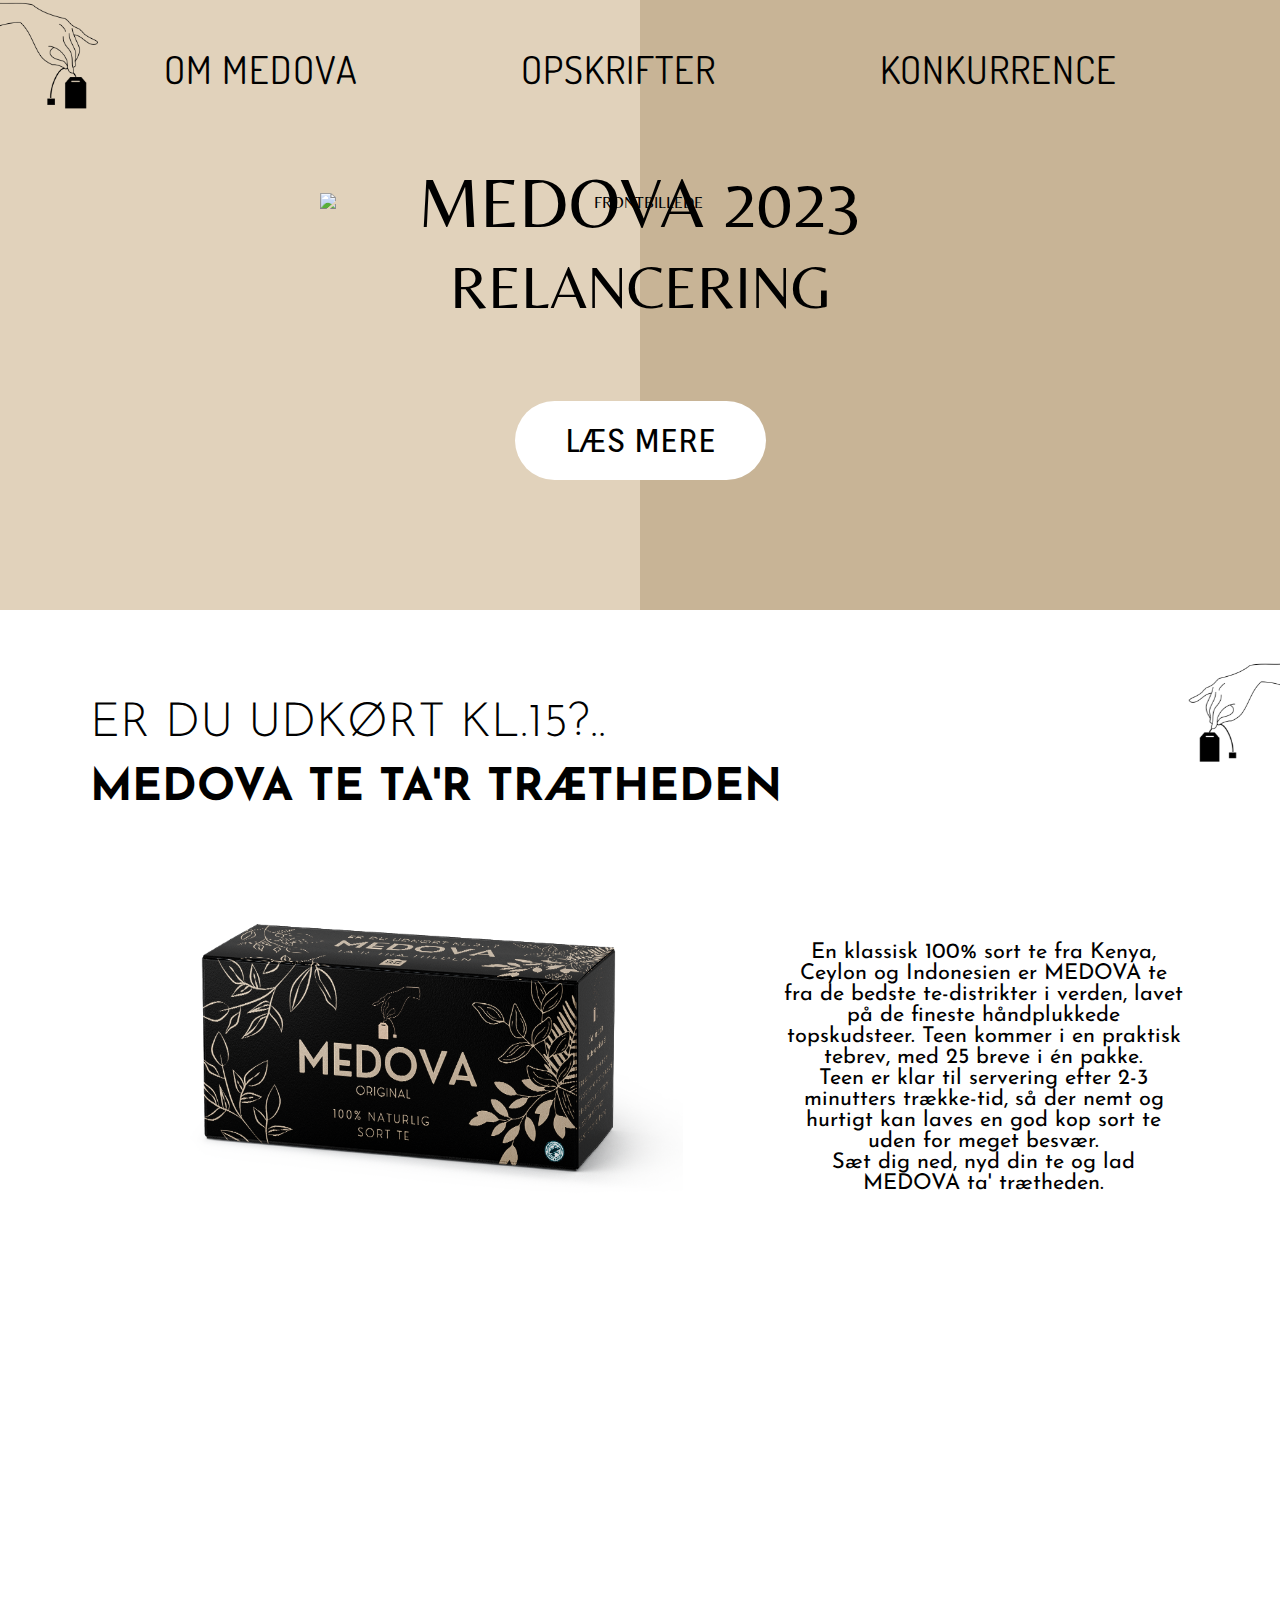
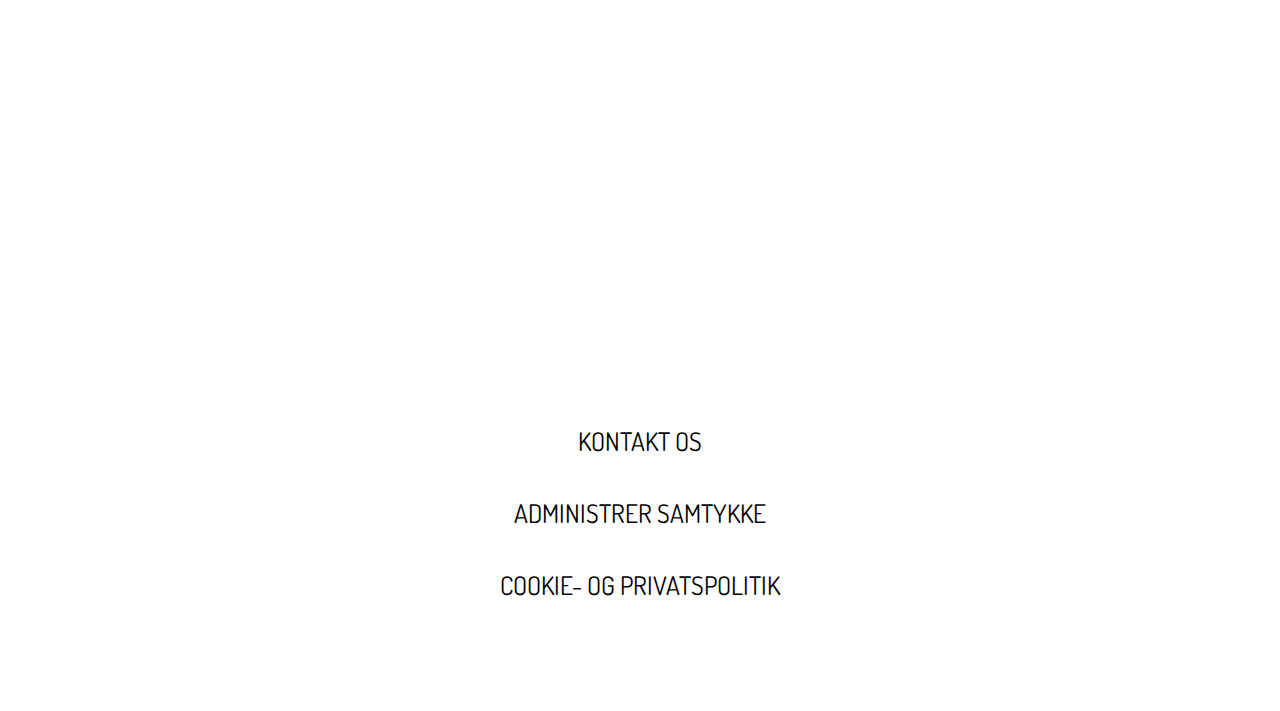
==== index.html @ 0193b9cc "relancering" ====
<!DOCTYPE html>
<html lang="en">
<head>
    <meta charset="UTF-8">
    <meta http-equiv="X-UA-Compatible" content="IE=edge">
    <meta name="viewport" content="width=device-width, initial-scale=1.0">
    <title>MEDOVA</title>
    <link rel="stylesheet" href="frontpagestyle.css">
    <link rel="preconnect" href="https://fonts.googleapis.com">
    <link rel="preconnect" href="https://fonts.gstatic.com" crossorigin>
    <link href="https://fonts.googleapis.com/css2?family=Belleza&display=swap" rel="stylesheet">
    <link href="https://fonts.googleapis.com/css2?family=Orienta&display=swap" rel="stylesheet">
    <link href="https://fonts.googleapis.com/css2?family=Josefin+Sans:wght@300&display=swap" rel="stylesheet">
    <link href="https://fonts.googleapis.com/css2?family=Dosis&display=swap" rel="stylesheet">

</head>
<body>

    <header>
        <a href="index.html"><img src="images/sortlogolille.png" alt="logo"></a>
        
        <nav id="navLaptop">
                <div class="dropdown">  <!-----DROPDOWN BOKS------>
                    <div class="dropbtn">Om medova</div>
                    <div class="dropdown-content">
                        <a href="medovate.html">Medova te</a>
                        <a href="relancering.html">relancering 2023</a>
                    </div>
                </div>

                <div class="dropdown">   <!-----DROPDOWN BOKS------>
                    <div class="dropbtn">opskrifter</div>
                    <div class="dropdown-content">
                        <a href="iste.html">Hjemmelavet iste</a>
                        <a href="bubbletea.html">Bubble tea</a>
                    </div>
                </div>
    
                <div class="dropdown">      <!--satte den ind i en dropdown, da det ellers drillede..-->
                    <a href="konkurrence.html">konkurrence</a>
                </div>
               
            </nav>
        </section>
    </header>

    <main>
        <section id="relancering">
            <img src="images/forside.png" alt="frontbillede"> 
            <h1> Medova 2023</h1>
            <h2>Relancering</h2>
            <a href="medova.html">læs mere</a>

        </section>

        <section id="forsidereklame">
            <h1>Er du udkørt kl.15?..</h1> <br>
            <h2>medova te ta'r trætheden</h2>
            <img id=rightlogo src="images/sortlogolille.png" alt="logo" ></a>

            <div id="flexdiv"> 
            <img src="images/tilsiden.png" alt="sidebillede">    
            <div></div>
            <p>
                En klassisk 100% sort te fra Kenya, Ceylon og Indonesien er MEDOVA te fra de bedste te-distrikter i verden, lavet på de fineste håndplukkede topskudsteer.
                Teen kommer i en praktisk tebrev, med 25 breve i én pakke. <br> Teen er klar til servering efter 2-3 minutters trække-tid, så der nemt og hurtigt kan laves en god kop sort te uden for meget besvær.
                <br> Sæt dig ned, nyd din te og lad MEDOVA ta' trætheden.
            </p>
        </div>
        </section>

        <section id="konkurrence">
            <video id="greenvideo" autoplay loop muted><source src="images/video2.mp4" type="video/mp4"></video>
            <div id="videotekst">
                <h1>Vind en rejse til Indonesien </h1> <br>
                <h2> Besøg vores teplantager og smag på eksklusive te</h2>
                <a href="konkurrence.html">deltag</a>  
            </div>       
        </section>  
    </main>

    <footer>
        <nav id="footerLaptop">
            <a href="#">kontakt os</a><br>
            <a href="#">administrer samtykke</a><br>
            <a href="#">Cookie- og privatspolitik </a>  
        </nav>

        <!-- 
    <div class="logofooter">
        <img id="logofootv" src="images/sortlogolille.png" alt="logo">
        <img id="logofooth" src="images/sortlogolille.png" alt="logo">
    </div> -->
    </footer>

</body>

</html>
---- frontpagestyle.css ----
*
{
    margin: 0;
    padding: 0;
}
  /*----------HEADER---------- */


header
{  
    background-image: linear-gradient(
        to right,
        #e1d2bb 0%,
        #e1d2bb 50%,
        #c8b496 50%,  
        #c8b496 100%
    );

}

header img, #forsideheader img /*LOGO*/
{ 
    position: absolute;
    left: 0; 
    width: 8%;
}

#navLaptop, header nav a
{
  display: flex;
  justify-content: space-evenly;
  align-content: center;
  margin: auto;
  font-family: 'Dosis', sans-serif;
  letter-spacing: 1px;
  color: black;
  text-decoration: none;
  text-transform: uppercase;
  font-size: 3vw;
}



  /* ----------Dropdown---------- */

  .dropbtn
  {
    color: black;
    font-family: 'Dosis', sans-serif;
    text-transform: uppercase;
    cursor: pointer;
  } 
  .dropdown
{
    padding-top: 5vh;
    display: inline-block;
    text-align: center;

}
  
  .dropdown-content
  {
    display: none;
    position: absolute;
    background-color:white

}
  
  .dropdown-content a {    
    text-decoration: none;
    display: block;
    font-size: 1.5vw;
    padding: 2vh 2.5vh;
}
  
  .dropdown-content a:hover
{
    background-image: linear-gradient(rgb(0 0 0/5%) 0 0);
}
  
.dropdown:hover .dropdown-content {
    display: block; 
}
  
  .dropdown:hover .dropbtn, header nav a:hover{ 
    text-decoration: underline;
}


/*----------MAIN----------------*/
#relancering
{
    background-image: linear-gradient(
        to right,
        #e1d2bb 0%,
        #e1d2bb 50%,
        #c8b496 50%,  
        #c8b496 100%
    );

    text-transform: uppercase;
    color: black;
    font-family: 'Belleza', sans-serif;
    text-align: center;
    padding-bottom: 150px;
}


#relancering img
{    padding-top: 100px;

    display: block;
    margin-left: auto;
    margin-right: auto;
    width: 50%;
}

#relancering h1
{
    font-size: 5.5vw;
    font-weight: lighter;
    margin-top: -50px;
    
}
#relancering h2
{
    margin-top: 10px;
    font-size: 4.6vw;
    font-weight: lighter;
    margin-bottom: 100px;
}

#relancering a
{
    border-radius: 50px;
    cursor: pointer;
    text-decoration: none;
    color: black;
    background-color: white;
    font-size: 2.5vw;
    padding: 20px 50px;
    font-family: 'Orienta', sans-serif;
}


/*-------------REKLAME-------------------*/

#forsidereklame
{
    background-color: white;
    padding-left: 10vh;
    margin-top: 10vh;
    background-image: url(images/sortlogolille.png)no-repeat right; 
    background-size: cover;
    margin-bottom: 10vh;
}
#forsidereklame h1
{
    font-family: 'Josefin Sans', sans-serif;
    font-size: 3.7vw;
    text-transform: uppercase;
    color: black;
    text-align: start;
    font-weight:300;
}

#forsidereklame h2
{
    font-family: 'Josefin Sans', sans-serif;
    font-weight:1000;
    font-size: 3.5vw;
    text-transform: uppercase;
    color: black;
    text-align: start;
}
#forsidereklame div
{
    display: flex;
}

#rightlogo
{
    position: relative;
    float:right; 
    transform: rotateY(180deg);
    width: 8%;
    top: -150px;
    
}

#flexdiv
{   
    margin-top: 100px;
}

#flexdiv img
{
    padding-left: 100px;
    width: 45%;
}
#flexdiv div
{
    width:10%;
}
#flexdiv p
{
    width: 40%;
    text-align: center;
    font-size: 1.7vw;
    font-family: 'Josefin Sans', sans-serif;
    margin-top: 30px;
    padding: 1px;
}

/*-------------GIVEAWAY-------------------*/

/* Bruger flexbox til at centrere indholdet i midten, smart ift. responsiv design. 
Da videoen er postion absolute bliver den ikke påvirket at koden. Højden er sat til 70vh så den er 70% af viewport height.
Kan være smart, men også lidt dumt hvis skærmen lige pludselig er meget høj. */
#konkurrence
{
    height: 70vh;
    display: flex;
    flex-direction: column;
    justify-content: center;
    text-align: center;
}

/* Får samme højde som hele sektionen så det passer sammen. Bruger postition absolute og right:0, left:0 til at placere videoen i midten.
z-index:-1 gør at den bliver vist bagved det øvrige content  */
video
{
    height: 70vh;
    position: absolute;
    left: 0;
    right: 0;
    object-fit: cover;
    width: 100%;
    z-index: -1;
}

#konkurrence h1{
    color: white;
    font-size: 5.5vw;
    font-family: 'Dosis', sans-serif;
    text-transform: uppercase;
    font-weight: bold;
    padding: 3px;
    letter-spacing: 2px;
}

#konkurrence h2{
    color: white;
    font-size: 2.5vw;
    font-family: 'Dosis', sans-serif;
    font-weight: lighter;
    letter-spacing: 2px;

}

#konkurrence a
{
    width: fit-content;
    margin: auto;
    text-decoration: none;
    display: inline-block;
    color:white;
    font-size: 4vw;
    font-family: 'Dosis', sans-serif;
    border: 2px solid white;
    padding: 14px 70px;
    border-radius: 50px;
    margin-top: 110px;
    text-transform: uppercase;
}


footer
{
    margin-top: 10vh;
    margin-bottom:10vh;
    background-color: white;
    text-align: center;

}
footer a
{
    text-decoration: none;
    font-size: 2vw;
    font-family: 'Dosis', sans-serif;
    color: black;
    text-transform: uppercase;
    font-family: 'Dosis', sans-serif;
    line-height: 8vh;
}

/*
.logofooter
{
    display: flex;
    flex-direction: row;
    justify-content: center;
    position: relative;

}

#logofootv 
{ 
    left: 0; 
    width: 8%;
}

#logofooth 
{ 
    width: 8%;
    right:0; 
    transform: rotateY(180deg);
}
/*
*/
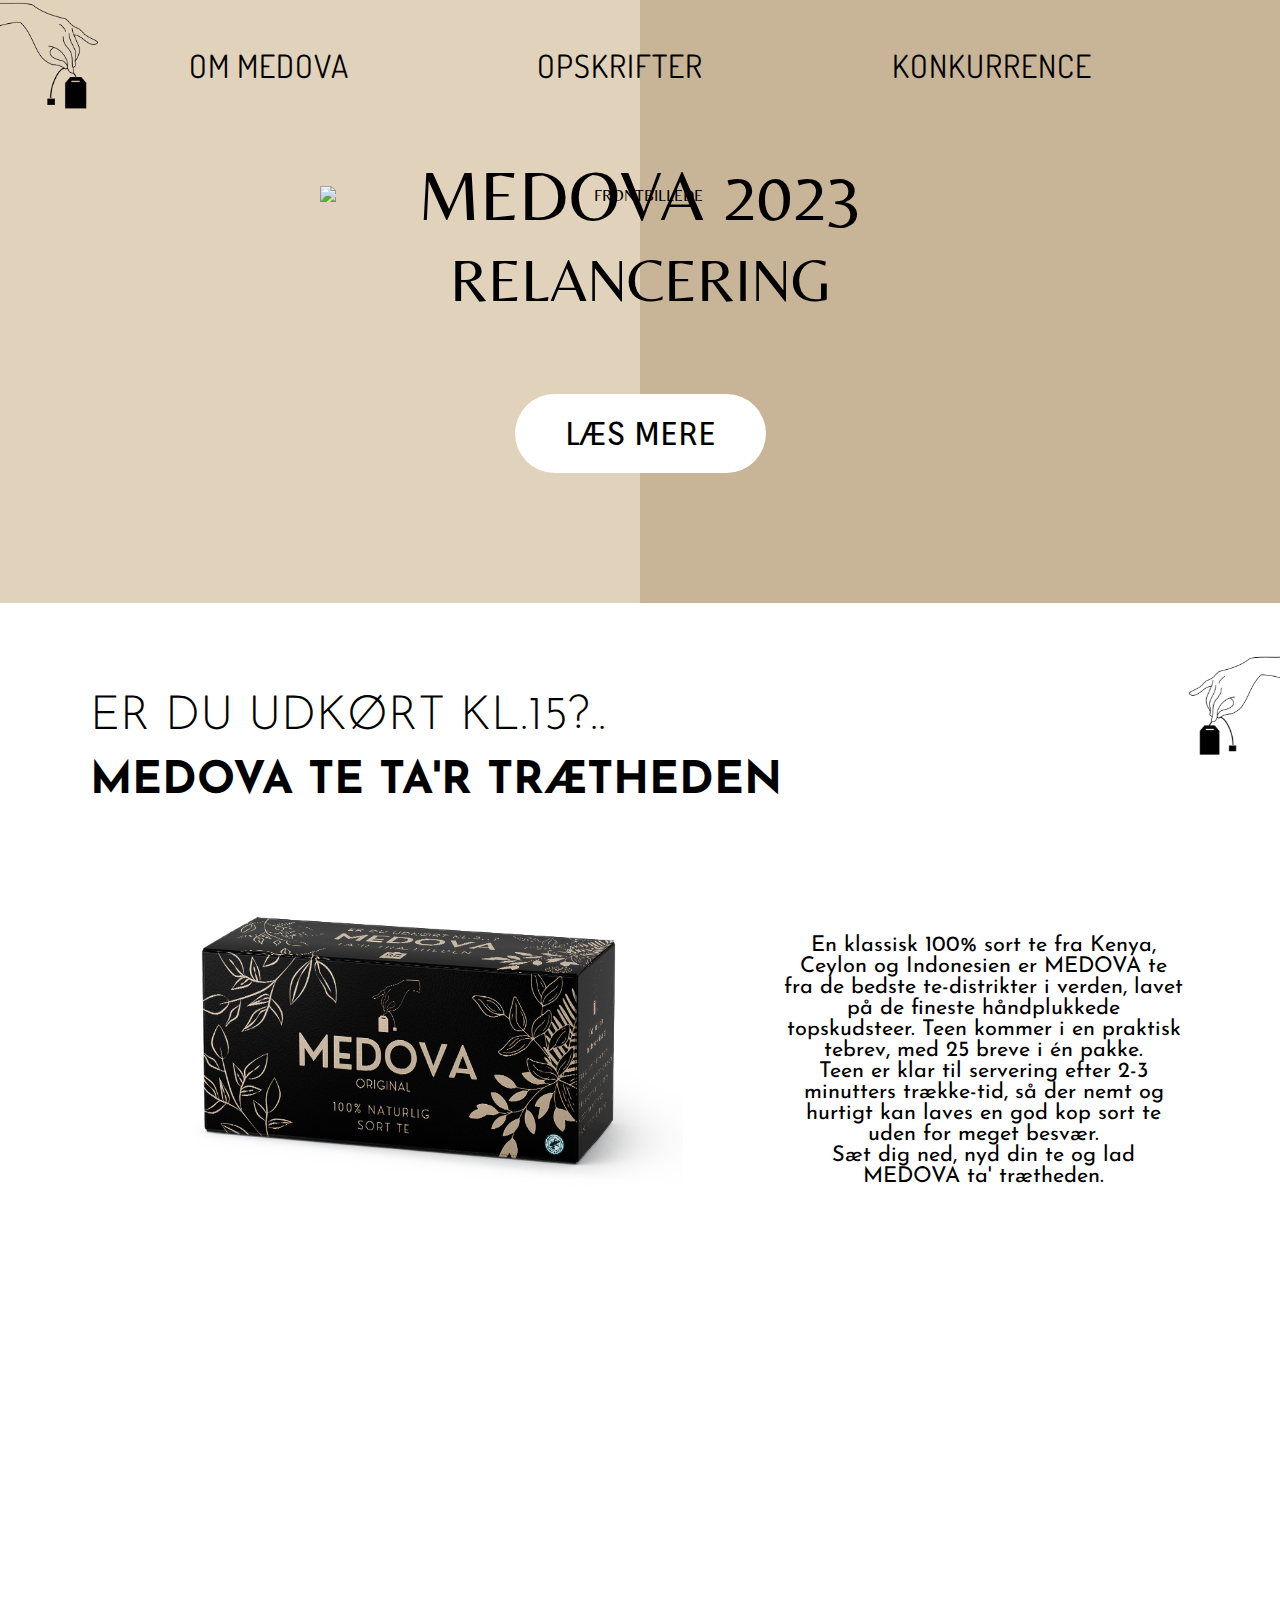
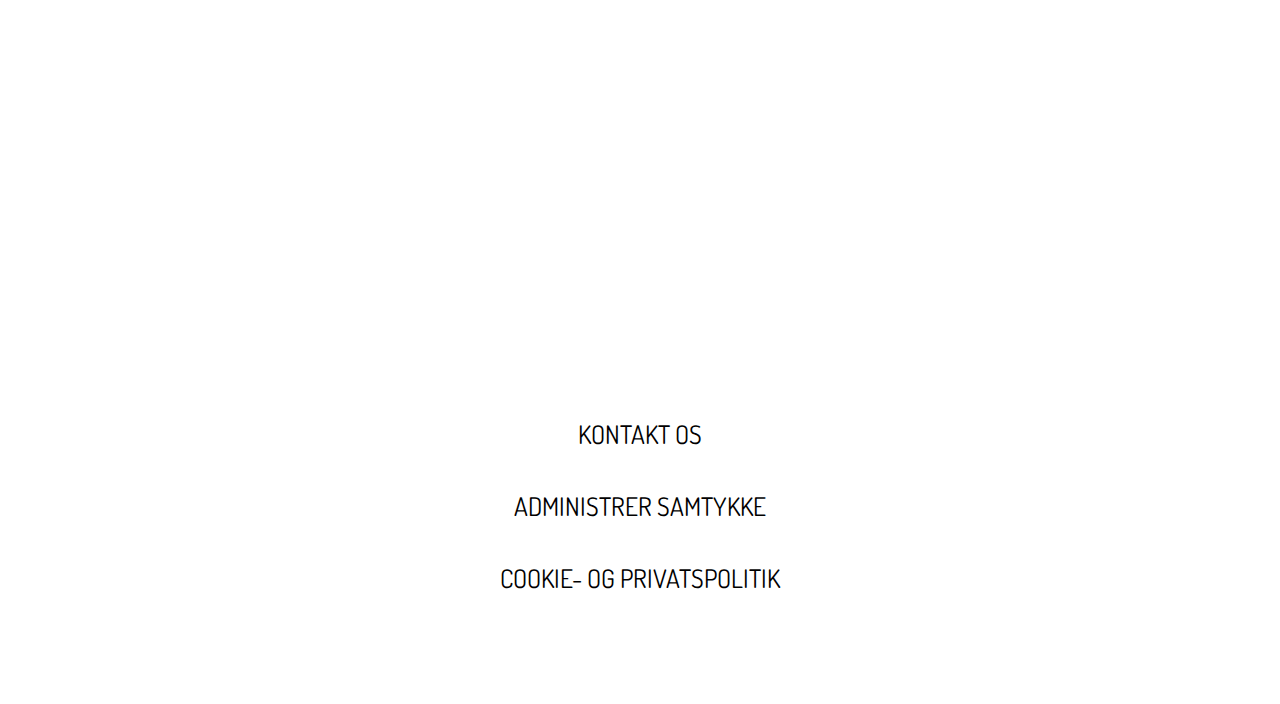
==== commit fc3f50a1: "responsive" ====
--- a/index.html
+++ b/index.html
@@ -4,7 +4,7 @@
     <meta charset="UTF-8">
     <meta http-equiv="X-UA-Compatible" content="IE=edge">
     <meta name="viewport" content="width=device-width, initial-scale=1.0">
-    <title>MEDOVA</title>
+    <title>MEDOVA original</title>
     <link rel="stylesheet" href="frontpagestyle.css">
     <link rel="preconnect" href="https://fonts.googleapis.com">
     <link rel="preconnect" href="https://fonts.gstatic.com" crossorigin>
@@ -12,6 +12,10 @@
     <link href="https://fonts.googleapis.com/css2?family=Orienta&display=swap" rel="stylesheet">
     <link href="https://fonts.googleapis.com/css2?family=Josefin+Sans:wght@300&display=swap" rel="stylesheet">
     <link href="https://fonts.googleapis.com/css2?family=Dosis&display=swap" rel="stylesheet">
+    <link rel="shortcut icon" type="image/ico" href="images/medovalogo.ico">
+    <script src="https://kit.fontawesome.com/f986eab603.js" crossorigin="anonymous"></script>
+
+
 
 </head>
 <body>
@@ -39,9 +43,12 @@
                 <div class="dropdown">      <!--satte den ind i en dropdown, da det ellers drillede..-->
                     <a href="konkurrence.html">konkurrence</a>
                 </div>
-               
             </nav>
-        </section>
+
+        <div id="navMobil">
+            <i class="fa-solid fa-bars fa-3x"></i>  
+        </div>
+          
     </header>
 
     <main>
@@ -50,7 +57,6 @@
             <h1> Medova 2023</h1>
             <h2>Relancering</h2>
             <a href="medova.html">læs mere</a>
-
         </section>
 
         <section id="forsidereklame">
@@ -80,17 +86,11 @@
     </main>
 
     <footer>
-        <nav id="footerLaptop">
+        <nav>
             <a href="#">kontakt os</a><br>
             <a href="#">administrer samtykke</a><br>
             <a href="#">Cookie- og privatspolitik </a>  
         </nav>
-
-        <!-- 
-    <div class="logofooter">
-        <img id="logofootv" src="images/sortlogolille.png" alt="logo">
-        <img id="logofooth" src="images/sortlogolille.png" alt="logo">
-    </div> -->
     </footer>
 
 </body>
--- a/frontpagestyle.css
+++ b/frontpagestyle.css
@@ -36,7 +36,7 @@
   color: black;
   text-decoration: none;
   text-transform: uppercase;
-  font-size: 3vw;
+  font-size: 2.5vw;
 }
 
 
@@ -62,15 +62,16 @@
   {
     display: none;
     position: absolute;
-    background-color:white
+    background-color:transparent;
+    background-image: linear-gradient(rgb(0 0 0/2%) 0 0);
 
 }
   
   .dropdown-content a {    
     text-decoration: none;
     display: block;
-    font-size: 1.5vw;
-    padding: 2vh 2.5vh;
+    font-size: 1.3vw;
+    padding: 1.4vh 1.2vh;
 }
   
   .dropdown-content a:hover
@@ -294,36 +295,123 @@
     line-height: 8vh;
 }
 
-/*
-.logofooter
-{
-    display: flex;
-    flex-direction: row;
-    justify-content: center;
-    position: relative;
-
-}
-
-#logofootv 
-{ 
-    left: 0; 
-    width: 8%;
-}
-
-#logofooth 
-{ 
-    width: 8%;
-    right:0; 
-    transform: rotateY(180deg);
-}
-/*
-*/
-
-
-
-
-
-
-
-
-
+/*------------------------------RESPONSIVE--------------------------------------------------------------------------*/
+
+
+/*LAPTOP RESPONSIVE*/
+@media screen and (min-width: 651px)
+{
+    /* Skjul mobilmenuen.*/
+    #navMobil
+    {
+        display:none;
+    }
+    #headerlogomobil, #mobilkvinde, #mobilnyhed
+    {
+        display:none;
+    }
+
+    .om h1
+    {
+        display: flex;
+        color: #bb7700;
+        font-size: 7vw;
+        font-family: social-gothic-rough, sans-serif;
+        font-weight: 700;
+        font-style: normal;
+        justify-content: center;
+        white-space: nowrap;
+    }
+
+}
+
+
+/*MOBIL RESPONSIVE*/
+@media only screen and (max-width: 650px)
+{
+   #navLaptop
+    {
+        display: none;
+    }
+
+    #navMobil
+    {
+        margin-top: 2%;
+        float:right;
+        padding-right: 2%;
+    }
+
+    header img, #forsidereklame img
+    {
+        padding-top: 2%;
+        width: 15%;
+    }
+
+    #relancering img
+    {
+        width: 95%;
+    }
+    #relancering h1
+    {
+        padding-top: 2%;
+        font-size: 10vw;
+    }
+
+    #relancering h2
+    {
+        font-size: 6.5vw;
+    }
+
+    #relancering h2, #relancering a
+    {
+        font-size: 6.5vw;
+    }
+
+    #flexdiv
+    {
+        flex-direction: column;
+        width: 100%;
+        margin-left: -5vh;
+    }
+
+    #forsidereklame h1, #forsidereklame h2
+    {
+        margin-left: -5vh;
+        font-size: 5vw;
+        text-align: left;
+    }
+
+    #flexdiv img
+    {
+        width: 80%;
+        margin-left: -5vh;
+    }
+
+    #flexdiv p, #videotekst h2
+    {
+        font-size: 4vw;
+        width: 100%;
+    }
+
+    #videotekst a, footer a
+    {
+        font-size: 6vw;
+    }
+    
+
+ 
+
+
+}
+
+/*MELLEMSKÆRM RESPONSIVE*/
+@media only screen and (min-width: 651px) and (max-width: 1023px ) 
+{}
+
+
+
+
+
+
+
+
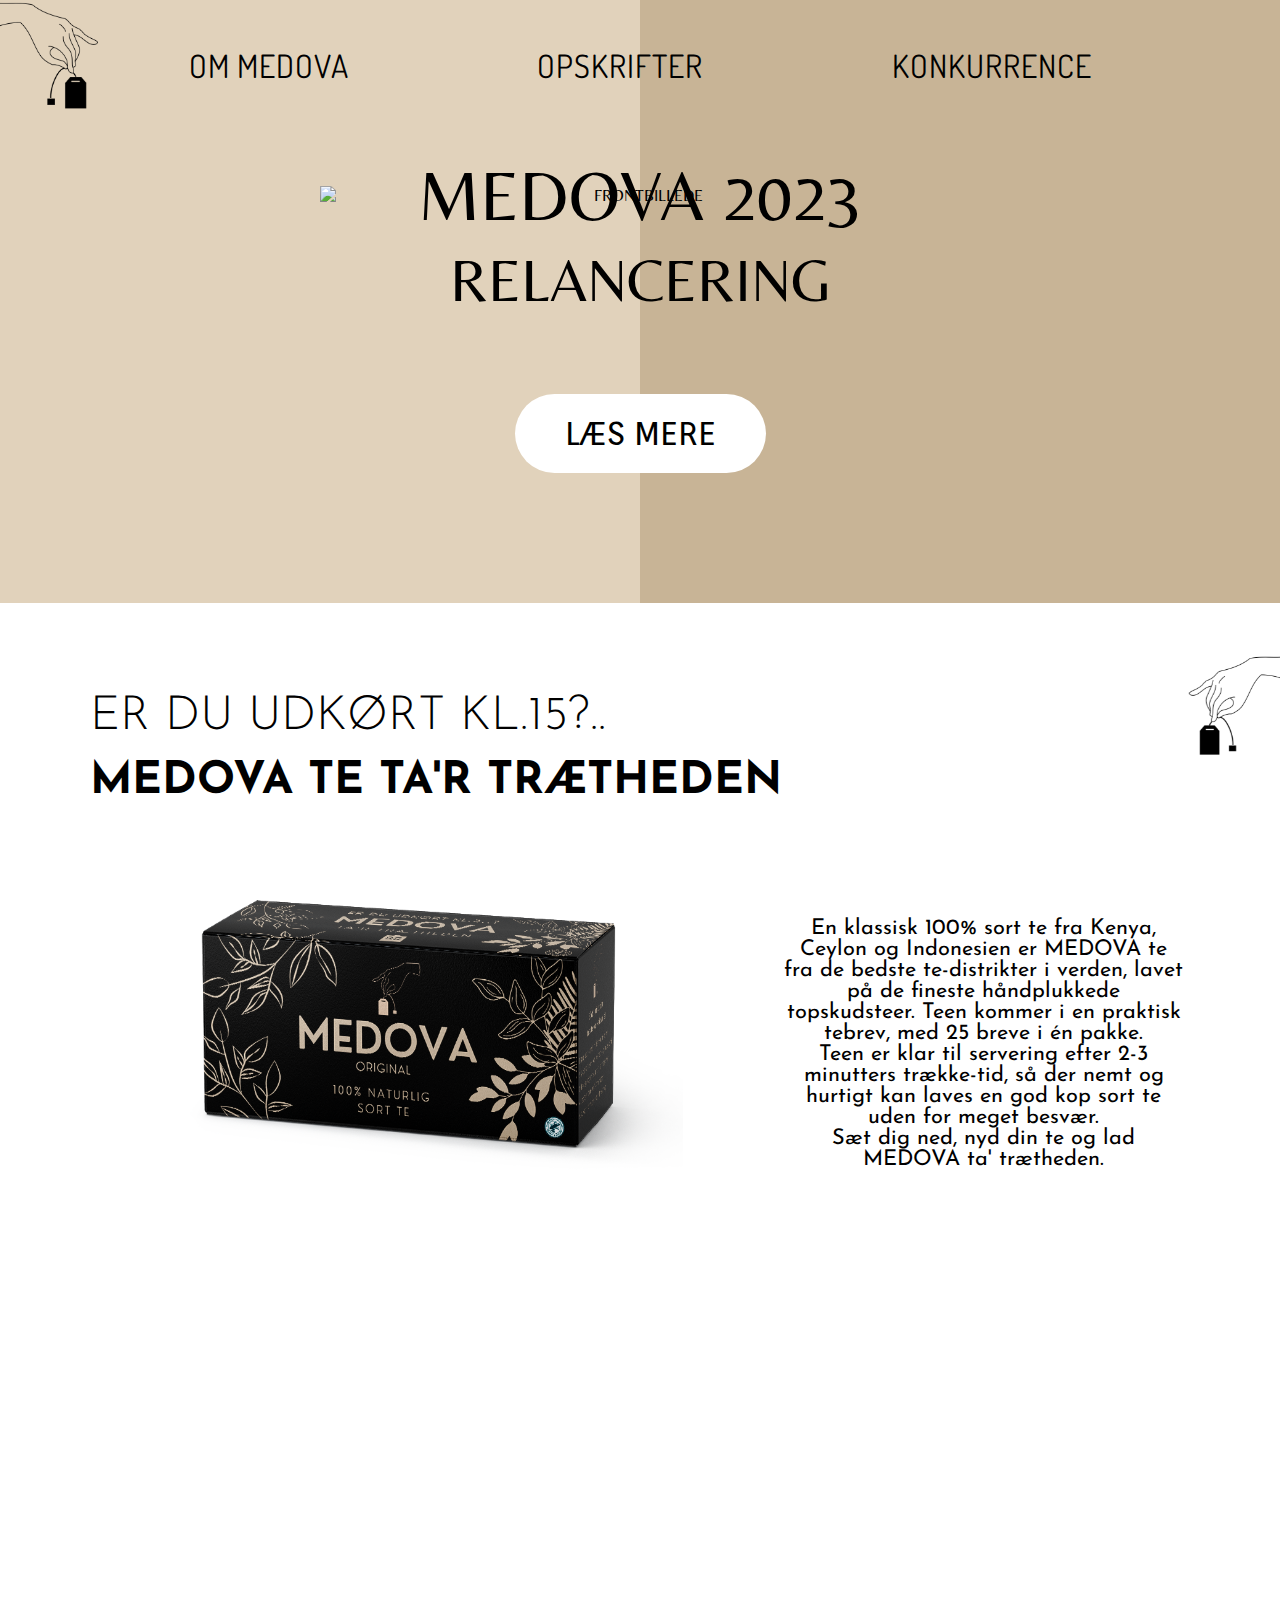
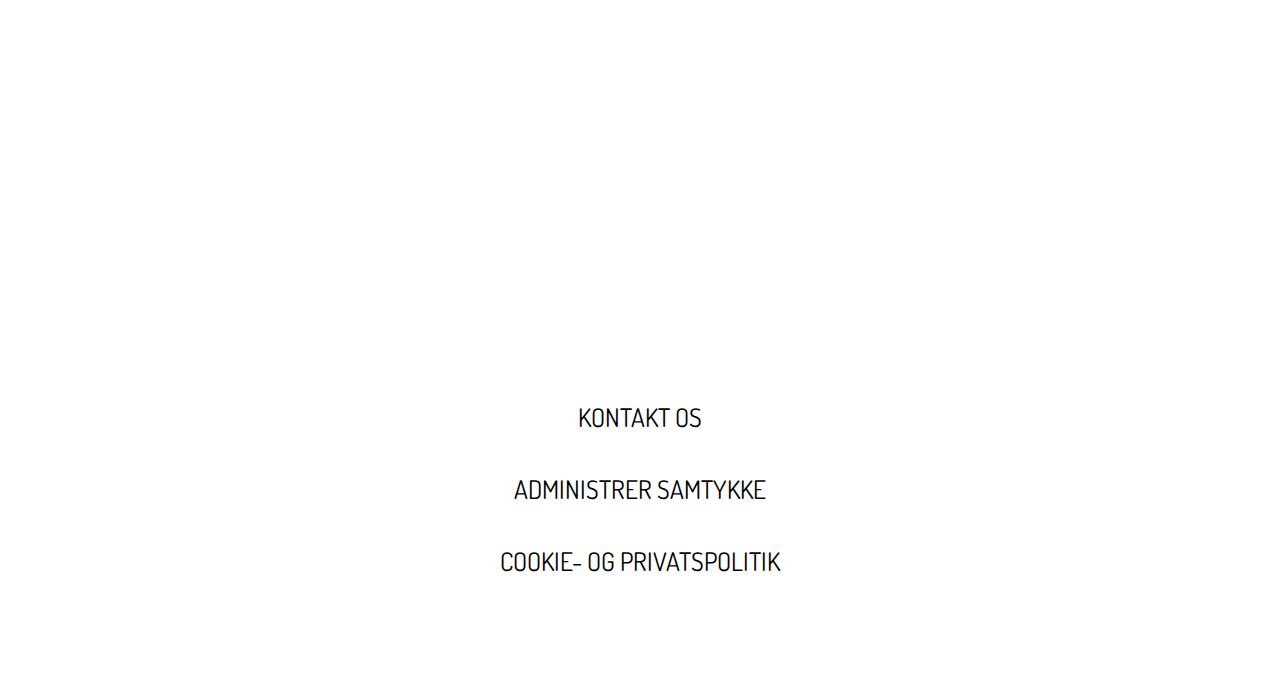
==== commit ef02b245: "done-ish" ====
--- a/index.html
+++ b/index.html
@@ -46,7 +46,7 @@
             </nav>
 
         <div id="navMobil">
-            <i class="fa-solid fa-bars fa-3x"></i>  
+            <a href="mobilemenu.html"><i class="fa-solid fa-bars fa-3x"></i></a>
         </div>
           
     </header>
@@ -57,6 +57,7 @@
             <h1> Medova 2023</h1>
             <h2>Relancering</h2>
             <a href="medova.html">læs mere</a>
+
         </section>
 
         <section id="forsidereklame">
@@ -86,7 +87,7 @@
     </main>
 
     <footer>
-        <nav>
+        <nav id="footerLaptop">
             <a href="#">kontakt os</a><br>
             <a href="#">administrer samtykke</a><br>
             <a href="#">Cookie- og privatspolitik </a>  
--- a/frontpagestyle.css
+++ b/frontpagestyle.css
@@ -174,10 +174,6 @@
     color: black;
     text-align: start;
 }
-#forsidereklame div
-{
-    display: flex;
-}
 
 #rightlogo
 {
@@ -191,7 +187,9 @@
 
 #flexdiv
 {   
-    margin-top: 100px;
+    display: flex;
+    margin-top: 7%;
+    justify-content: center;
 }
 
 #flexdiv img
@@ -242,7 +240,7 @@
 
 #konkurrence h1{
     color: white;
-    font-size: 5.5vw;
+    font-size: 6vw;
     font-family: 'Dosis', sans-serif;
     text-transform: uppercase;
     font-weight: bold;
@@ -252,7 +250,7 @@
 
 #konkurrence h2{
     color: white;
-    font-size: 2.5vw;
+    font-size: 3vw;
     font-family: 'Dosis', sans-serif;
     font-weight: lighter;
     letter-spacing: 2px;
@@ -271,7 +269,7 @@
     border: 2px solid white;
     padding: 14px 70px;
     border-radius: 50px;
-    margin-top: 110px;
+    margin-top: 100px;
     text-transform: uppercase;
 }
 
@@ -299,35 +297,18 @@
 
 
 /*LAPTOP RESPONSIVE*/
-@media screen and (min-width: 651px)
+@media screen and (min-width: 900px)
 {
     /* Skjul mobilmenuen.*/
     #navMobil
     {
         display:none;
     }
-    #headerlogomobil, #mobilkvinde, #mobilnyhed
-    {
-        display:none;
-    }
-
-    .om h1
-    {
-        display: flex;
-        color: #bb7700;
-        font-size: 7vw;
-        font-family: social-gothic-rough, sans-serif;
-        font-weight: 700;
-        font-style: normal;
-        justify-content: center;
-        white-space: nowrap;
-    }
-
 }
 
 
 /*MOBIL RESPONSIVE*/
-@media only screen and (max-width: 650px)
+@media only screen and (max-width: 701px)
 {
    #navLaptop
     {
@@ -336,11 +317,16 @@
 
     #navMobil
     {
-        margin-top: 2%;
+        margin-top: 5%;
         float:right;
         padding-right: 2%;
     }
 
+    #navMobil i
+    {  text-decoration: none;
+        color: black;
+    }
+
     header img, #forsidereklame img
     {
         padding-top: 2%;
@@ -387,31 +373,119 @@
         margin-left: -5vh;
     }
 
-    #flexdiv p, #videotekst h2
+    #flexdiv p
     {
         font-size: 4vw;
         width: 100%;
     }
 
+    #videotekst h2
+    {
+        font-size: 3vw;
+    }
+
     #videotekst a, footer a
     {
         font-size: 6vw;
     }
     
-
- 
-
-
 }
 
 /*MELLEMSKÆRM RESPONSIVE*/
-@media only screen and (min-width: 651px) and (max-width: 1023px ) 
-{}
-
-
-
-
-
-
-
-
+@media only screen and (min-width: 701px) and (max-width: 900px ) 
+{
+    #navMobil
+    {
+        display:none;
+    }
+    #relancering img
+    {
+        width: 80%;
+    }
+    #relancering h1
+    {
+        padding-top: 2%;
+        font-size: 9vw;
+    }
+
+    #relancering h2, #relancering a
+    {
+        font-size: 6.5vw;
+    }
+
+    header img, #rightlogo
+    {
+        padding-top: 2%;
+        width: 10%;
+    }
+
+    #navLaptop, header nav a
+    {
+        font-size: 3vw;
+    }
+
+    .dropdown-content a
+    {
+        font-size: 1.8vw;
+        padding: 4% 4%;
+    }
+
+    #forsidereklame h1, #forsidereklame h2
+    {
+        margin-left: -5vh;
+        font-size: 5vw;
+        text-align: left;
+    }
+
+    #flexdiv
+    {
+        flex-direction: column;
+        width: 100%;
+        margin-left: -5vh;
+    }
+
+    #forsidereklame h1, #forsidereklame h2
+    {
+        margin-left: -5vh;
+        font-size: 5vw;
+        text-align: left;
+    }
+
+    #flexdiv img
+    {
+        width: 90%;
+        margin-left: -3vh;
+    }
+
+    #flexdiv p
+    {
+        font-size: 3vw;
+        width: 100%;
+    }
+
+    #videotekst h2
+    {
+        font-size: 4vw;
+    }
+
+
+    #videotekst a
+    {
+        font-size: 6vw;
+    }
+
+    footer a
+    {
+        font-size: 4vw;
+    }
+}
+
+
+
+
+
+
+
+
+
+
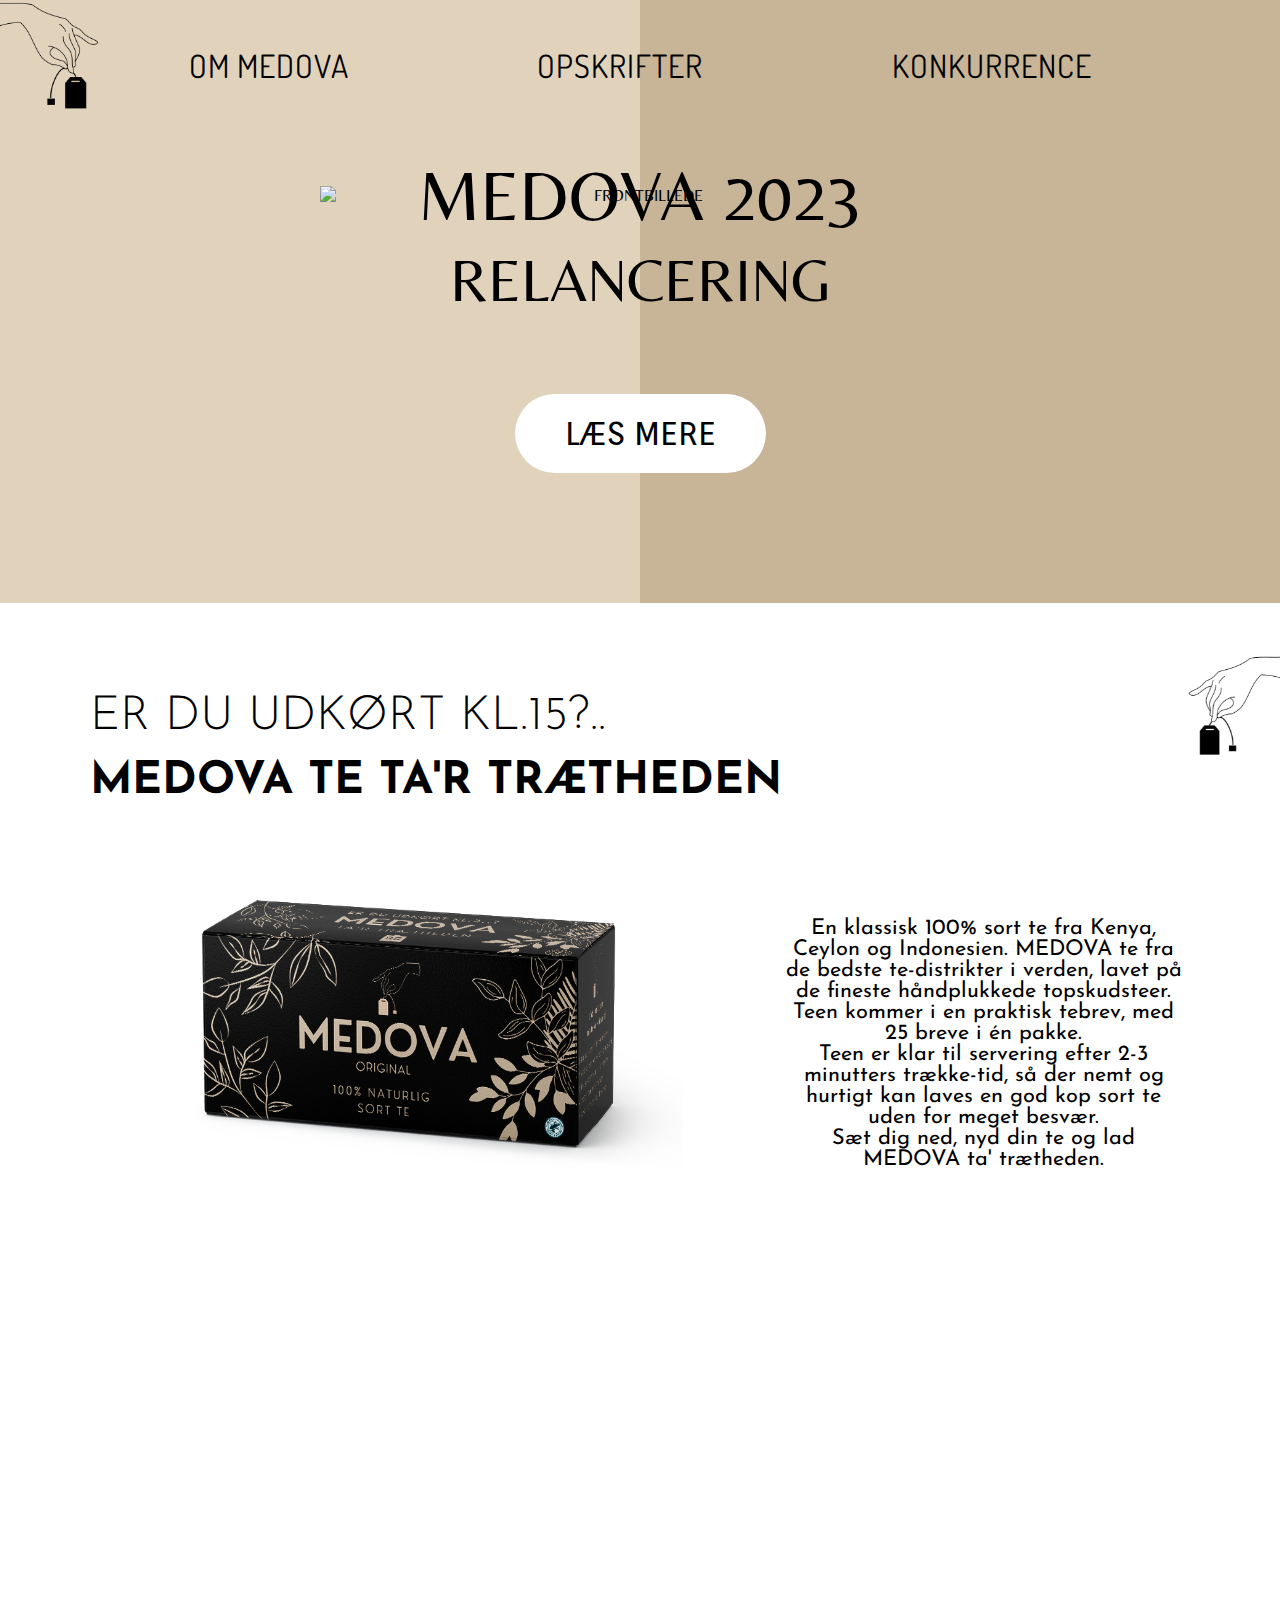
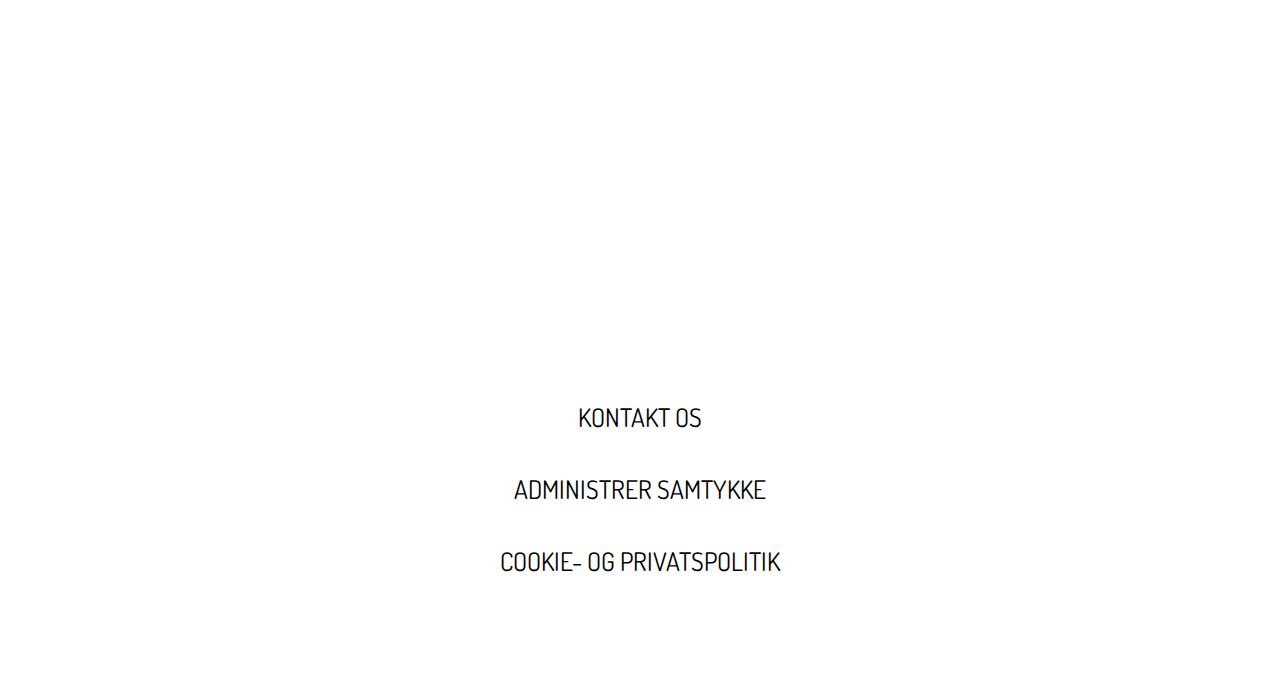
==== commit 725ee787: "færdig" ====
--- a/index.html
+++ b/index.html
@@ -3,7 +3,7 @@
 <head>
     <meta charset="UTF-8">
     <meta http-equiv="X-UA-Compatible" content="IE=edge">
-    <meta name="viewport" content="width=device-width, initial-scale=1.0">
+    <!--SEO--> <meta name="viewport" content="width=device-width, initial-scale=1.0, nyt design af Medova te, vind en rejse til Indonesien, West Java, konkurrence, urter, er du udkørt kl.3? Ta'r trætheden koffein">
     <title>MEDOVA original</title>
     <link rel="stylesheet" href="frontpagestyle.css">
     <link rel="preconnect" href="https://fonts.googleapis.com">
@@ -14,6 +14,7 @@
     <link href="https://fonts.googleapis.com/css2?family=Dosis&display=swap" rel="stylesheet">
     <link rel="shortcut icon" type="image/ico" href="images/medovalogo.ico">
     <script src="https://kit.fontawesome.com/f986eab603.js" crossorigin="anonymous"></script>
+    
 
 
 
@@ -24,7 +25,7 @@
         <a href="index.html"><img src="images/sortlogolille.png" alt="logo"></a>
         
         <nav id="navLaptop">
-                <div class="dropdown">  <!-----DROPDOWN BOKS------>
+                <div class="dropdown">  <!----DROPDOWN BOKS------>
                     <div class="dropbtn">Om medova</div>
                     <div class="dropdown-content">
                         <a href="medovate.html">Medova te</a>
@@ -32,7 +33,7 @@
                     </div>
                 </div>
 
-                <div class="dropdown">   <!-----DROPDOWN BOKS------>
+                <div class="dropdown">   <!----DROPDOWN BOKS------>
                     <div class="dropbtn">opskrifter</div>
                     <div class="dropdown-content">
                         <a href="iste.html">Hjemmelavet iste</a>
@@ -45,7 +46,7 @@
                 </div>
             </nav>
 
-        <div id="navMobil">
+        <div id="navMobil"> 
             <a href="mobilemenu.html"><i class="fa-solid fa-bars fa-3x"></i></a>
         </div>
           
@@ -63,13 +64,13 @@
         <section id="forsidereklame">
             <h1>Er du udkørt kl.15?..</h1> <br>
             <h2>medova te ta'r trætheden</h2>
-            <img id=rightlogo src="images/sortlogolille.png" alt="logo" ></a>
+            <img id=rightlogo src="images/sortlogolille.png" alt="logo"></a>
 
             <div id="flexdiv"> 
             <img src="images/tilsiden.png" alt="sidebillede">    
             <div></div>
             <p>
-                En klassisk 100% sort te fra Kenya, Ceylon og Indonesien er MEDOVA te fra de bedste te-distrikter i verden, lavet på de fineste håndplukkede topskudsteer.
+                En klassisk 100% sort te fra Kenya, Ceylon og Indonesien. MEDOVA te fra de bedste te-distrikter i verden, lavet på de fineste håndplukkede topskudsteer.
                 Teen kommer i en praktisk tebrev, med 25 breve i én pakke. <br> Teen er klar til servering efter 2-3 minutters trække-tid, så der nemt og hurtigt kan laves en god kop sort te uden for meget besvær.
                 <br> Sæt dig ned, nyd din te og lad MEDOVA ta' trætheden.
             </p>
@@ -78,9 +79,13 @@
 
         <section id="konkurrence">
             <video id="greenvideo" autoplay loop muted><source src="images/video2.mp4" type="video/mp4"></video>
+            <!--
+                    Stock footage provided by <a class="link author-link-popup" target="_blank" href="https://www.videvo.net/profile/vidfy-Pressmaster">Pressmaster</a>,
+                    downloaded from <a class="videvo-redirect" target="_blank" href="https://www.videvo.net">videvo.net</a>
+            -->
             <div id="videotekst">
                 <h1>Vind en rejse til Indonesien </h1> <br>
-                <h2> Besøg vores teplantager og smag på eksklusive te</h2>
+                <h2> Besøg vores te plantager og smag på eksklusive te</h2>
                 <a href="konkurrence.html">deltag</a>  
             </div>       
         </section>  
